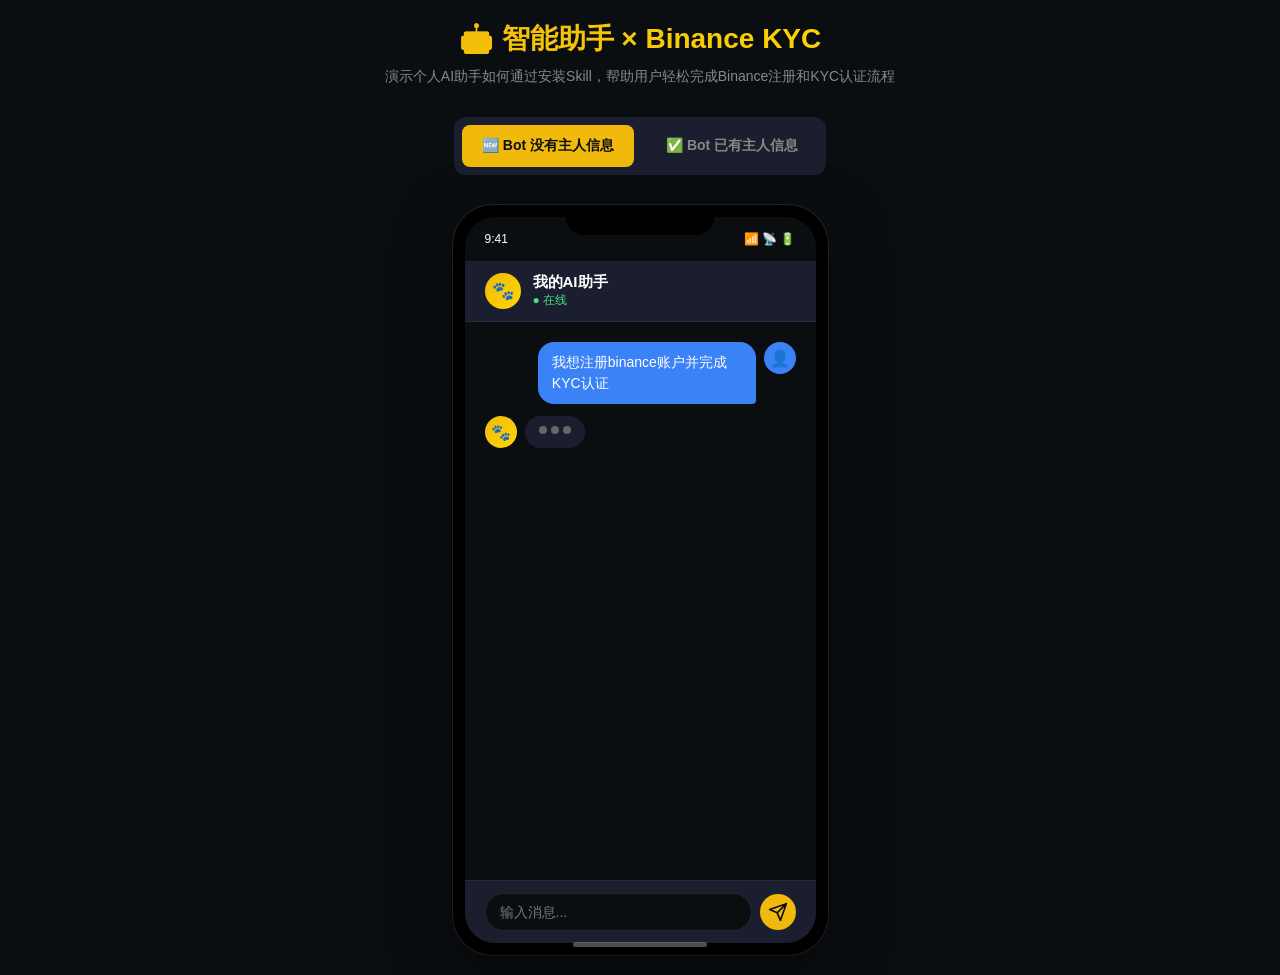
==== static/user-demo.html @ 46cde9d7 "feat: add user-demo page — pure chat interface with phone mockup - Phone mockup with iPhone-style fr" ====
<!DOCTYPE html>
<html lang="zh-CN">
<head>
    <meta charset="UTF-8">
    <meta name="viewport" content="width=device-width, initial-scale=1.0">
    <title>Binance KYC - 智能助手演示</title>
    <style>
        * {
            margin: 0;
            padding: 0;
            box-sizing: border-box;
        }

        body {
            font-family: -apple-system, BlinkMacSystemFont, 'Segoe UI', Roboto, 'Helvetica Neue', Arial, sans-serif;
            background: #0b0e11;
            color: #fff;
            min-height: 100vh;
            display: flex;
            flex-direction: column;
            align-items: center;
            padding: 20px;
            overflow-x: hidden;
        }

        .header {
            text-align: center;
            margin-bottom: 30px;
            max-width: 600px;
        }

        .header h1 {
            font-size: 28px;
            font-weight: 700;
            margin-bottom: 8px;
            background: linear-gradient(135deg, #f0b90b 0%, #ffd700 100%);
            -webkit-background-clip: text;
            -webkit-text-fill-color: transparent;
            background-clip: text;
        }

        .header p {
            font-size: 14px;
            color: #888;
            line-height: 1.5;
        }

        .scenario-toggle {
            display: flex;
            gap: 12px;
            justify-content: center;
            margin-bottom: 30px;
            background: #1a1e2e;
            padding: 8px;
            border-radius: 12px;
            max-width: 500px;
        }

        .scenario-btn {
            flex: 1;
            padding: 12px 20px;
            border: none;
            border-radius: 8px;
            background: transparent;
            color: #888;
            font-size: 14px;
            font-weight: 600;
            cursor: pointer;
            transition: all 0.3s ease;
        }

        .scenario-btn.active {
            background: #f0b90b;
            color: #0b0e11;
        }

        .scenario-btn:hover:not(.active) {
            background: rgba(240, 185, 11, 0.1);
            color: #f0b90b;
        }

        .phone-container {
            width: 375px;
            height: 750px;
            background: #000;
            border-radius: 40px;
            padding: 12px;
            box-shadow: 0 20px 60px rgba(0, 0, 0, 0.5), 0 0 0 1px rgba(255, 255, 255, 0.1);
            position: relative;
            overflow: hidden;
        }

        .phone-notch {
            position: absolute;
            top: 0;
            left: 50%;
            transform: translateX(-50%);
            width: 150px;
            height: 30px;
            background: #000;
            border-radius: 0 0 20px 20px;
            z-index: 10;
        }

        .phone-screen {
            width: 100%;
            height: 100%;
            background: #0b0e11;
            border-radius: 30px;
            overflow: hidden;
            display: flex;
            flex-direction: column;
        }

        .status-bar {
            height: 44px;
            display: flex;
            justify-content: space-between;
            align-items: center;
            padding: 0 20px;
            font-size: 12px;
            color: #fff;
        }

        .chat-header {
            padding: 12px 20px;
            background: #1a1e2e;
            display: flex;
            align-items: center;
            gap: 12px;
            border-bottom: 1px solid rgba(255, 255, 255, 0.05);
        }

        .chat-header-avatar {
            width: 36px;
            height: 36px;
            border-radius: 50%;
            background: linear-gradient(135deg, #f0b90b 0%, #ffd700 100%);
            display: flex;
            align-items: center;
            justify-content: center;
            font-size: 18px;
        }

        .chat-header-info h3 {
            font-size: 15px;
            font-weight: 600;
        }

        .chat-header-info p {
            font-size: 12px;
            color: #4ade80;
        }

        .chat-messages {
            flex: 1;
            overflow-y: auto;
            padding: 20px;
            display: flex;
            flex-direction: column;
            gap: 12px;
        }

        .chat-messages::-webkit-scrollbar {
            width: 4px;
        }

        .chat-messages::-webkit-scrollbar-track {
            background: transparent;
        }

        .chat-messages::-webkit-scrollbar-thumb {
            background: #333;
            border-radius: 2px;
        }

        .message {
            display: flex;
            gap: 8px;
            animation: messageSlideIn 0.3s ease;
        }

        @keyframes messageSlideIn {
            from {
                opacity: 0;
                transform: translateY(10px);
            }
            to {
                opacity: 1;
                transform: translateY(0);
            }
        }

        .message.user {
            flex-direction: row-reverse;
        }

        .message-avatar {
            width: 32px;
            height: 32px;
            border-radius: 50%;
            flex-shrink: 0;
            display: flex;
            align-items: center;
            justify-content: center;
            font-size: 16px;
        }

        .message.bot .message-avatar {
            background: linear-gradient(135deg, #f0b90b 0%, #ffd700 100%);
        }

        .message.user .message-avatar {
            background: #3b82f6;
        }

        .message-content {
            max-width: 70%;
        }

        .message-bubble {
            padding: 10px 14px;
            border-radius: 16px;
            font-size: 14px;
            line-height: 1.5;
        }

        .message.bot .message-bubble {
            background: #1a1e2e;
            border-radius: 16px 16px 16px 4px;
        }

        .message.user .message-bubble {
            background: #3b82f6;
            border-radius: 16px 16px 4px 16px;
        }

        .typing-indicator {
            display: flex;
            gap: 4px;
            padding: 10px 14px;
            background: #1a1e2e;
            border-radius: 16px;
            width: fit-content;
        }

        .typing-dot {
            width: 8px;
            height: 8px;
            border-radius: 50%;
            background: #666;
            animation: typingBounce 1.4s infinite;
        }

        .typing-dot:nth-child(2) {
            animation-delay: 0.2s;
        }

        .typing-dot:nth-child(3) {
            animation-delay: 0.4s;
        }

        @keyframes typingBounce {
            0%, 60%, 100% {
                transform: translateY(0);
            }
            30% {
                transform: translateY(-8px);
            }
        }

        .quick-replies {
            display: flex;
            flex-wrap: wrap;
            gap: 6px;
            margin-top: 8px;
        }

        .quick-reply-btn {
            padding: 8px 14px;
            background: rgba(240, 185, 11, 0.1);
            border: 1px solid #f0b90b;
            border-radius: 20px;
            color: #f0b90b;
            font-size: 13px;
            cursor: pointer;
            transition: all 0.2s ease;
        }

        .quick-reply-btn:hover {
            background: #f0b90b;
            color: #0b0e11;
        }

        .progress-bar {
            width: 100%;
            height: 4px;
            background: rgba(240, 185, 11, 0.2);
            border-radius: 2px;
            overflow: hidden;
            margin-top: 8px;
        }

        .progress-fill {
            height: 100%;
            background: linear-gradient(90deg, #f0b90b 0%, #ffd700 100%);
            animation: progressFill 2.5s ease;
            width: 0%;
        }

        @keyframes progressFill {
            to {
                width: 100%;
            }
        }

        .info-card {
            background: #1a1e2e;
            border: 1px solid rgba(240, 185, 11, 0.3);
            border-radius: 12px;
            padding: 12px;
            margin-top: 8px;
        }

        .info-card-row {
            display: flex;
            justify-content: space-between;
            padding: 6px 0;
            font-size: 13px;
        }

        .info-card-label {
            color: #888;
        }

        .info-card-value {
            color: #fff;
            font-weight: 500;
        }

        .face-recognition {
            display: flex;
            flex-direction: column;
            align-items: center;
            padding: 20px;
            background: #1a1e2e;
            border-radius: 12px;
            margin-top: 8px;
        }

        .face-scan-container {
            position: relative;
            width: 200px;
            height: 240px;
            display: flex;
            align-items: center;
            justify-content: center;
        }

        .scan-frame {
            position: absolute;
            width: 150px;
            height: 200px;
            border: 3px dashed #f0b90b;
            border-radius: 50%;
            animation: rotateScan 3s linear infinite;
        }

        @keyframes rotateScan {
            from {
                transform: rotate(0deg);
            }
            to {
                transform: rotate(360deg);
            }
        }

        .cartoon-face {
            width: 120px;
            height: 120px;
            position: relative;
        }

        .face-circle {
            width: 100%;
            height: 100%;
            background: linear-gradient(135deg, #ffd700 0%, #f0b90b 100%);
            border-radius: 50%;
            position: relative;
        }

        .face-eye {
            position: absolute;
            width: 12px;
            height: 12px;
            background: #0b0e11;
            border-radius: 50%;
            top: 40%;
            animation: blink 3s infinite;
        }

        .face-eye.left {
            left: 30%;
        }

        .face-eye.right {
            right: 30%;
        }

        @keyframes blink {
            0%, 48%, 52%, 100% {
                transform: scaleY(1);
            }
            50% {
                transform: scaleY(0.1);
            }
        }

        .face-smile {
            position: absolute;
            width: 40px;
            height: 20px;
            border: 3px solid #0b0e11;
            border-top: none;
            border-radius: 0 0 40px 40px;
            bottom: 30%;
            left: 50%;
            transform: translateX(-50%);
        }

        .scan-status {
            margin-top: 16px;
            font-size: 14px;
            color: #f0b90b;
            font-weight: 600;
            text-align: center;
        }

        .chat-input-container {
            padding: 12px 20px;
            background: #1a1e2e;
            border-top: 1px solid rgba(255, 255, 255, 0.05);
            display: flex;
            gap: 8px;
            align-items: center;
        }

        .chat-input {
            flex: 1;
            padding: 10px 14px;
            background: #0b0e11;
            border: 1px solid rgba(255, 255, 255, 0.1);
            border-radius: 20px;
            color: #fff;
            font-size: 14px;
            outline: none;
        }

        .chat-input:focus {
            border-color: #f0b90b;
        }

        .send-btn {
            width: 36px;
            height: 36px;
            background: #f0b90b;
            border: none;
            border-radius: 50%;
            display: flex;
            align-items: center;
            justify-content: center;
            cursor: pointer;
            transition: all 0.2s ease;
        }

        .send-btn:hover {
            transform: scale(1.1);
        }

        .home-indicator {
            width: 134px;
            height: 5px;
            background: rgba(255, 255, 255, 0.3);
            border-radius: 3px;
            position: absolute;
            bottom: 8px;
            left: 50%;
            transform: translateX(-50%);
        }

        .complete-badge {
            display: inline-flex;
            align-items: center;
            gap: 6px;
            padding: 8px 14px;
            background: rgba(74, 222, 128, 0.1);
            border: 1px solid #4ade80;
            border-radius: 20px;
            color: #4ade80;
            font-size: 13px;
            font-weight: 600;
            margin-top: 8px;
        }

        @media (max-width: 500px) {
            .phone-container {
                transform: scale(0.9);
            }
            
            .header h1 {
                font-size: 24px;
            }
        }
    </style>
</head>
<body>
    <div class="header">
        <h1>🤖 智能助手 × Binance KYC</h1>
        <p>演示个人AI助手如何通过安装Skill，帮助用户轻松完成Binance注册和KYC认证流程</p>
    </div>

    <div class="scenario-toggle">
        <button class="scenario-btn active" onclick="switchScenario('no-info')" id="btn-no-info">
            🆕 Bot 没有主人信息
        </button>
        <button class="scenario-btn" onclick="switchScenario('has-info')" id="btn-has-info">
            ✅ Bot 已有主人信息
        </button>
    </div>

    <div class="phone-container">
        <div class="phone-notch"></div>
        <div class="phone-screen">
            <div class="status-bar">
                <div>9:41</div>
                <div>📶 📡 🔋</div>
            </div>
            
            <div class="chat-header">
                <div class="chat-header-avatar">🐾</div>
                <div class="chat-header-info">
                    <h3>我的AI助手</h3>
                    <p>● 在线</p>
                </div>
            </div>

            <div class="chat-messages" id="chat-messages">
                <!-- Messages will be inserted here -->
            </div>

            <div class="chat-input-container">
                <input type="text" class="chat-input" placeholder="输入消息..." id="chat-input">
                <button class="send-btn" onclick="sendUserMessage()">
                    <svg width="20" height="20" viewBox="0 0 24 24" fill="none">
                        <path d="M22 2L11 13M22 2L15 22L11 13M22 2L2 9L11 13" stroke="#0b0e11" stroke-width="2" stroke-linecap="round" stroke-linejoin="round"/>
                    </svg>
                </button>
            </div>
        </div>
        <div class="home-indicator"></div>
    </div>

    <script>
        let currentScenario = 'no-info';
        let conversationState = {
            stage: 'initial',
            userData: {}
        };

        const scenarios = {
            'no-info': [
                { type: 'user', text: '我想注册binance账户并完成KYC认证', delay: 500 },
                { type: 'bot', text: '好的！我来帮你完成。让我先安装 Binance skill...', delay: 1000 },
                { type: 'bot', html: createProgressBar(), delay: 2500 },
                { type: 'bot', text: '✅ Binance skill 已安装！现在开始注册和KYC流程。', delay: 500 },
                { type: 'bot', text: '首先，请告诉我您的姓名：', delay: 800, quickReplies: ['张三', '李明', '王芳'] },
                { type: 'user', text: '张三', delay: 1000, callback: () => { conversationState.userData.name = '张三'; } },
                { type: 'bot', text: '好的，张三。请提供您的出生日期（格式：YYYY-MM-DD）：', delay: 800, quickReplies: ['1990-01-15', '1985-06-20', '1995-12-08'] },
                { type: 'user', text: '1990-01-15', delay: 1000, callback: () => { conversationState.userData.dob = '1990-01-15'; } },
                { type: 'bot', text: '请选择您的国籍：', delay: 800, quickReplies: ['中国', '美国', '新加坡'] },
                { type: 'user', text: '中国', delay: 1000, callback: () => { conversationState.userData.nationality = '中国'; } },
                { type: 'bot', text: '请提供您的详细地址：', delay: 800 },
                { type: 'user', text: '北京市朝阳区建国路88号', delay: 1200, callback: () => { conversationState.userData.address = '北京市朝阳区建国路88号'; } },
                { type: 'bot', text: '请选择您要上传的证件类型：', delay: 800, quickReplies: ['身份证', '护照', '驾照'] },
                { type: 'user', text: '身份证', delay: 1000, callback: () => { conversationState.userData.idType = '身份证'; } },
                { type: 'bot', text: '📸 请上传您的身份证正反面照片（模拟上传中...）', delay: 1500 },
                { type: 'bot', text: '✅ 证件照片上传成功！', delay: 500 },
                { type: 'bot', text: '现在需要进行人脸识别验证。请保持面部清晰可见。', delay: 1000 },
                { type: 'bot', html: createFaceRecognition(), delay: 5000 },
                { type: 'bot', html: '<div class="complete-badge"><span>🎉</span><span>KYC 认证完成！</span></div><div style="margin-top: 8px; font-size: 13px; color: #888;">您的Binance账户已成功注册并通过KYC验证，现在可以开始交易了！</div>', delay: 500 }
            ],
            'has-info': [
                { type: 'user', text: '我想注册binance账户并完成KYC认证', delay: 500 },
                { type: 'bot', text: '好的！我来帮你完成。让我先安装 Binance skill...', delay: 1000 },
                { type: 'bot', html: createProgressBar(), delay: 2500 },
                { type: 'bot', text: '✅ Binance skill 已安装！现在开始注册和KYC流程。', delay: 500 },
                { type: 'bot', text: '我已经有你的个人信息了，让我确认一下：', delay: 1000 },
                { type: 'bot', html: createInfoCard(), delay: 500 },
                { type: 'bot', text: '信息是否正确？', delay: 800, quickReplies: ['✅ 确认', '❌ 需要修改'] },
                { type: 'user', text: '✅ 确认', delay: 1000 },
                { type: 'bot', text: '太好了！让我检查一下证件信息...', delay: 1000 },
                { type: 'bot', text: '✅ 已找到您之前上传的身份证件！', delay: 800 },
                { type: 'bot', text: '现在只需要进行人脸识别验证即可完成。请保持面部清晰可见。', delay: 1000 },
                { type: 'bot', html: createFaceRecognition(), delay: 5000 },
                { type: 'bot', html: '<div class="complete-badge"><span>🎉</span><span>KYC 认证完成！</span></div><div style="margin-top: 8px; font-size: 13px; color: #888;">您的Binance账户已成功注册并通过KYC验证，现在可以开始交易了！</div>', delay: 500 }
            ]
        };

        function createProgressBar() {
            return `
                <div style="padding: 8px 0;">
                    <div style="font-size: 13px; color: #888; margin-bottom: 6px;">正在安装 Binance skill...</div>
                    <div class="progress-bar">
                        <div class="progress-fill"></div>
                    </div>
                </div>
            `;
        }

        function createInfoCard() {
            return `
                <div class="info-card">
                    <div class="info-card-row">
                        <span class="info-card-label">姓名</span>
                        <span class="info-card-value">张三</span>
                    </div>
                    <div class="info-card-row">
                        <span class="info-card-label">出生日期</span>
                        <span class="info-card-value">1990-01-15</span>
                    </div>
                    <div class="info-card-row">
                        <span class="info-card-label">国籍</span>
                        <span class="info-card-value">中国</span>
                    </div>
                    <div class="info-card-row">
                        <span class="info-card-label">地址</span>
                        <span class="info-card-value">北京市朝阳区建国路88号</span>
                    </div>
                    <div class="info-card-row">
                        <span class="info-card-label">证件类型</span>
                        <span class="info-card-value">身份证</span>
                    </div>
                </div>
            `;
        }

        function createFaceRecognition() {
            setTimeout(() => {
                const statusEl = document.querySelector('.scan-status');
                if (statusEl) {
                    statusEl.textContent = '正在扫描...';
                    setTimeout(() => {
                        statusEl.textContent = '检测活体...';
                        setTimeout(() => {
                            statusEl.textContent = '✅ 匹配成功';
                            statusEl.style.color = '#4ade80';
                        }, 1500);
                    }, 1500);
                }
            }, 100);

            return `
                <div class="face-recognition">
                    <div class="face-scan-container">
                        <div class="scan-frame"></div>
                        <div class="cartoon-face">
                            <div class="face-circle">
                                <div class="face-eye left"></div>
                                <div class="face-eye right"></div>
                                <div class="face-smile"></div>
                            </div>
                        </div>
                    </div>
                    <div class="scan-status">准备中...</div>
                </div>
            `;
        }

        function addMessage(type, content, quickReplies = null) {
            const messagesContainer = document.getElementById('chat-messages');
            
            const messageDiv = document.createElement('div');
            messageDiv.className = `message ${type}`;
            
            const avatar = document.createElement('div');
            avatar.className = 'message-avatar';
            avatar.textContent = type === 'bot' ? '🐾' : '👤';
            
            const contentDiv = document.createElement('div');
            contentDiv.className = 'message-content';
            
            const bubble = document.createElement('div');
            bubble.className = 'message-bubble';
            
            if (typeof content === 'string' && content.includes('<div')) {
                bubble.innerHTML = content;
            } else {
                bubble.textContent = content;
            }
            
            contentDiv.appendChild(bubble);
            
            if (quickReplies && quickReplies.length > 0) {
                const repliesDiv = document.createElement('div');
                repliesDiv.className = 'quick-replies';
                quickReplies.forEach(reply => {
                    const btn = document.createElement('button');
                    btn.className = 'quick-reply-btn';
                    btn.textContent = reply;
                    btn.onclick = () => {
                        document.getElementById('chat-input').value = reply;
                        sendUserMessage();
                    };
                    repliesDiv.appendChild(btn);
                });
                contentDiv.appendChild(repliesDiv);
            }
            
            messageDiv.appendChild(avatar);
            messageDiv.appendChild(contentDiv);
            messagesContainer.appendChild(messageDiv);
            
            messagesContainer.scrollTop = messagesContainer.scrollHeight;
        }

        function showTypingIndicator() {
            const messagesContainer = document.getElementById('chat-messages');
            const typingDiv = document.createElement('div');
            typingDiv.className = 'message bot';
            typingDiv.id = 'typing-indicator';
            
            const avatar = document.createElement('div');
            avatar.className = 'message-avatar';
            avatar.textContent = '🐾';
            
            const indicator = document.createElement('div');
            indicator.className = 'typing-indicator';
            indicator.innerHTML = '<div class="typing-dot"></div><div class="typing-dot"></div><div class="typing-dot"></div>';
            
            typingDiv.appendChild(avatar);
            typingDiv.appendChild(indicator);
            messagesContainer.appendChild(typingDiv);
            messagesContainer.scrollTop = messagesContainer.scrollHeight;
        }

        function hideTypingIndicator() {
            const indicator = document.getElementById('typing-indicator');
            if (indicator) {
                indicator.remove();
            }
        }

        async function playScenario(scenario) {
            const messages = scenarios[scenario];
            
            for (let i = 0; i < messages.length; i++) {
                const msg = messages[i];
                
                await new Promise(resolve => setTimeout(resolve, msg.delay));
                
                if (msg.type === 'bot') {
                    showTypingIndicator();
                    await new Promise(resolve => setTimeout(resolve, 800));
                    hideTypingIndicator();
                }
                
                const content = msg.html || msg.text;
                addMessage(msg.type, content, msg.quickReplies);
                
                if (msg.callback) {
                    msg.callback();
                }
            }
        }

        function switchScenario(scenario) {
            currentScenario = scenario;
            
            document.getElementById('btn-no-info').classList.toggle('active', scenario === 'no-info');
            document.getElementById('btn-has-info').classList.toggle('active', scenario === 'has-info');
            
            const messagesContainer = document.getElementById('chat-messages');
            messagesContainer.innerHTML = '';
            
            conversationState = { stage: 'initial', userData: {} };
            
            playScenario(scenario);
        }

        function sendUserMessage() {
            const input = document.getElementById('chat-input');
            const text = input.value.trim();
            
            if (!text) return;
            
            addMessage('user', text);
            input.value = '';
        }

        document.getElementById('chat-input').addEventListener('keypress', (e) => {
            if (e.key === 'Enter') {
                sendUserMessage();
            }
        });

        // Auto-start on page load
        window.addEventListener('load', () => {
            playScenario(currentScenario);
        });
    </script>
</body>
</html>
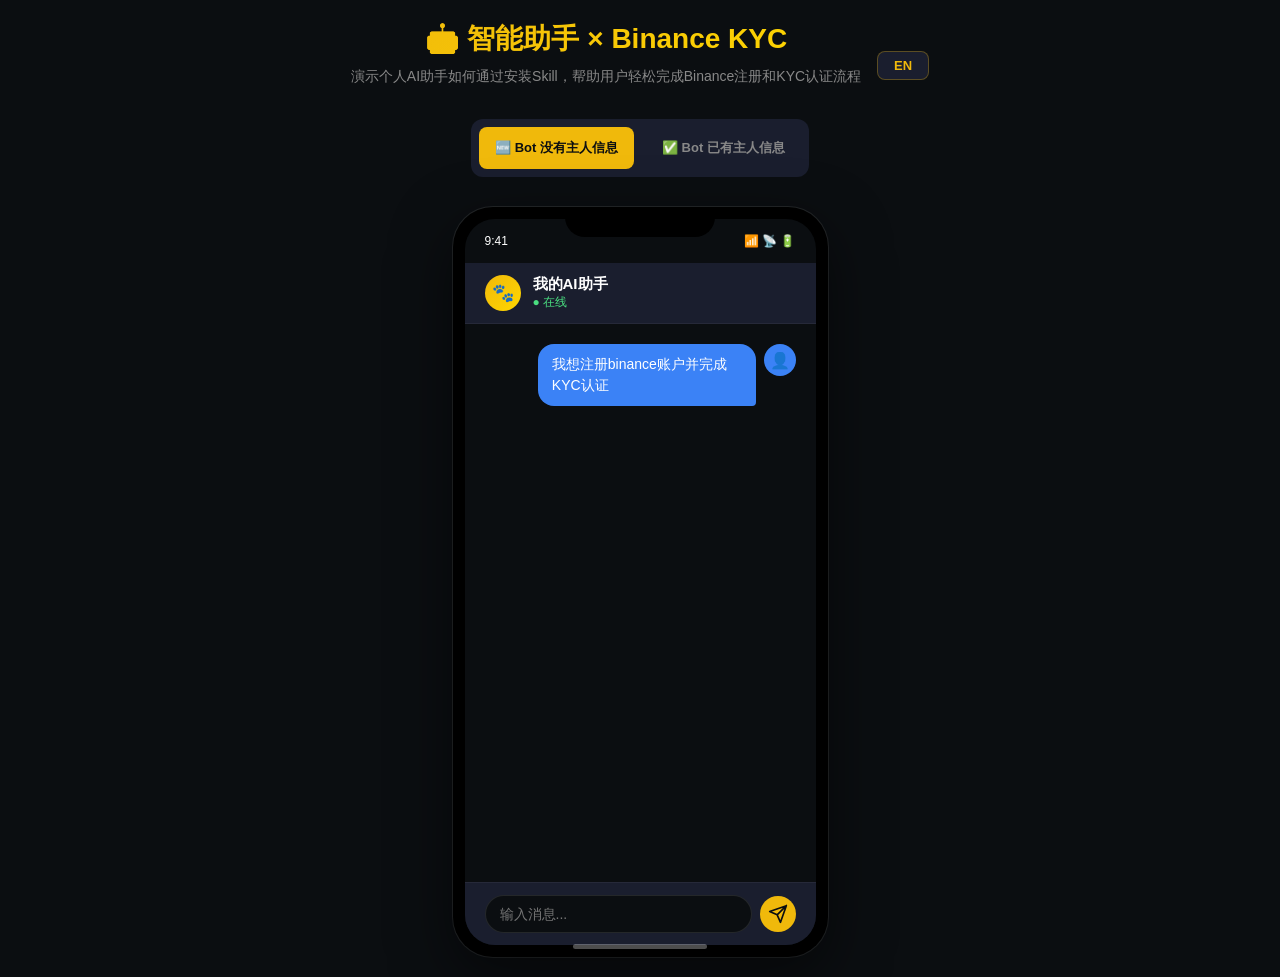
==== commit 803c56e7: "feat: add bilingual support (中文/English) to user-demo - Language toggle button (中文/EN) at top - All " ====
--- a/static/user-demo.html
+++ b/static/user-demo.html
@@ -3,520 +3,182 @@
 <head>
     <meta charset="UTF-8">
     <meta name="viewport" content="width=device-width, initial-scale=1.0">
-    <title>Binance KYC - 智能助手演示</title>
+    <title>Binance KYC - AI Assistant Demo</title>
     <style>
-        * {
-            margin: 0;
-            padding: 0;
-            box-sizing: border-box;
-        }
-
+        * { margin: 0; padding: 0; box-sizing: border-box; }
         body {
             font-family: -apple-system, BlinkMacSystemFont, 'Segoe UI', Roboto, 'Helvetica Neue', Arial, sans-serif;
-            background: #0b0e11;
-            color: #fff;
-            min-height: 100vh;
-            display: flex;
-            flex-direction: column;
-            align-items: center;
-            padding: 20px;
-            overflow-x: hidden;
-        }
-
-        .header {
-            text-align: center;
-            margin-bottom: 30px;
-            max-width: 600px;
-        }
-
+            background: #0b0e11; color: #fff; min-height: 100vh;
+            display: flex; flex-direction: column; align-items: center;
+            padding: 20px; overflow-x: hidden;
+        }
+        .top-bar { display: flex; align-items: center; justify-content: center; gap: 16px; margin-bottom: 8px; width: 100%; max-width: 600px; }
+        .lang-toggle {
+            background: #1a1e2e; border: 1px solid rgba(240,185,11,0.3); border-radius: 8px;
+            padding: 6px 16px; color: #f0b90b; font-size: 13px; font-weight: 600;
+            cursor: pointer; transition: all 0.2s; white-space: nowrap;
+        }
+        .lang-toggle:hover { background: #f0b90b; color: #0b0e11; }
+        .header { text-align: center; margin-bottom: 24px; max-width: 600px; }
         .header h1 {
-            font-size: 28px;
-            font-weight: 700;
-            margin-bottom: 8px;
+            font-size: 28px; font-weight: 700; margin-bottom: 8px;
             background: linear-gradient(135deg, #f0b90b 0%, #ffd700 100%);
-            -webkit-background-clip: text;
-            -webkit-text-fill-color: transparent;
-            background-clip: text;
-        }
-
-        .header p {
-            font-size: 14px;
-            color: #888;
-            line-height: 1.5;
-        }
-
+            -webkit-background-clip: text; -webkit-text-fill-color: transparent; background-clip: text;
+        }
+        .header p { font-size: 14px; color: #888; line-height: 1.5; }
         .scenario-toggle {
-            display: flex;
-            gap: 12px;
-            justify-content: center;
-            margin-bottom: 30px;
-            background: #1a1e2e;
-            padding: 8px;
-            border-radius: 12px;
-            max-width: 500px;
-        }
-
+            display: flex; gap: 12px; justify-content: center; margin-bottom: 30px;
+            background: #1a1e2e; padding: 8px; border-radius: 12px; max-width: 520px;
+        }
         .scenario-btn {
-            flex: 1;
-            padding: 12px 20px;
-            border: none;
-            border-radius: 8px;
-            background: transparent;
-            color: #888;
-            font-size: 14px;
-            font-weight: 600;
-            cursor: pointer;
-            transition: all 0.3s ease;
-        }
-
-        .scenario-btn.active {
-            background: #f0b90b;
-            color: #0b0e11;
-        }
-
-        .scenario-btn:hover:not(.active) {
-            background: rgba(240, 185, 11, 0.1);
-            color: #f0b90b;
-        }
-
+            flex: 1; padding: 12px 16px; border: none; border-radius: 8px;
+            background: transparent; color: #888; font-size: 13px; font-weight: 600;
+            cursor: pointer; transition: all 0.3s ease;
+        }
+        .scenario-btn.active { background: #f0b90b; color: #0b0e11; }
+        .scenario-btn:hover:not(.active) { background: rgba(240,185,11,0.1); color: #f0b90b; }
         .phone-container {
-            width: 375px;
-            height: 750px;
-            background: #000;
-            border-radius: 40px;
-            padding: 12px;
-            box-shadow: 0 20px 60px rgba(0, 0, 0, 0.5), 0 0 0 1px rgba(255, 255, 255, 0.1);
-            position: relative;
-            overflow: hidden;
-        }
-
+            width: 375px; height: 750px; background: #000; border-radius: 40px;
+            padding: 12px; box-shadow: 0 20px 60px rgba(0,0,0,0.5), 0 0 0 1px rgba(255,255,255,0.1);
+            position: relative; overflow: hidden;
+        }
         .phone-notch {
-            position: absolute;
-            top: 0;
-            left: 50%;
-            transform: translateX(-50%);
-            width: 150px;
-            height: 30px;
-            background: #000;
-            border-radius: 0 0 20px 20px;
-            z-index: 10;
-        }
-
+            position: absolute; top: 0; left: 50%; transform: translateX(-50%);
+            width: 150px; height: 30px; background: #000; border-radius: 0 0 20px 20px; z-index: 10;
+        }
         .phone-screen {
-            width: 100%;
-            height: 100%;
-            background: #0b0e11;
-            border-radius: 30px;
-            overflow: hidden;
-            display: flex;
-            flex-direction: column;
-        }
-
+            width: 100%; height: 100%; background: #0b0e11; border-radius: 30px;
+            overflow: hidden; display: flex; flex-direction: column;
+        }
         .status-bar {
-            height: 44px;
-            display: flex;
-            justify-content: space-between;
-            align-items: center;
-            padding: 0 20px;
-            font-size: 12px;
-            color: #fff;
-        }
-
+            height: 44px; display: flex; justify-content: space-between;
+            align-items: center; padding: 0 20px; font-size: 12px; color: #fff;
+        }
         .chat-header {
-            padding: 12px 20px;
-            background: #1a1e2e;
-            display: flex;
-            align-items: center;
-            gap: 12px;
-            border-bottom: 1px solid rgba(255, 255, 255, 0.05);
-        }
-
+            padding: 12px 20px; background: #1a1e2e; display: flex;
+            align-items: center; gap: 12px; border-bottom: 1px solid rgba(255,255,255,0.05);
+        }
         .chat-header-avatar {
-            width: 36px;
-            height: 36px;
-            border-radius: 50%;
+            width: 36px; height: 36px; border-radius: 50%;
             background: linear-gradient(135deg, #f0b90b 0%, #ffd700 100%);
-            display: flex;
-            align-items: center;
-            justify-content: center;
-            font-size: 18px;
-        }
-
-        .chat-header-info h3 {
-            font-size: 15px;
-            font-weight: 600;
-        }
-
-        .chat-header-info p {
-            font-size: 12px;
-            color: #4ade80;
-        }
-
+            display: flex; align-items: center; justify-content: center; font-size: 18px;
+        }
+        .chat-header-info h3 { font-size: 15px; font-weight: 600; }
+        .chat-header-info p { font-size: 12px; color: #4ade80; }
         .chat-messages {
-            flex: 1;
-            overflow-y: auto;
-            padding: 20px;
-            display: flex;
-            flex-direction: column;
-            gap: 12px;
-        }
-
-        .chat-messages::-webkit-scrollbar {
-            width: 4px;
-        }
-
-        .chat-messages::-webkit-scrollbar-track {
-            background: transparent;
-        }
-
-        .chat-messages::-webkit-scrollbar-thumb {
-            background: #333;
-            border-radius: 2px;
-        }
-
-        .message {
-            display: flex;
-            gap: 8px;
-            animation: messageSlideIn 0.3s ease;
-        }
-
-        @keyframes messageSlideIn {
-            from {
-                opacity: 0;
-                transform: translateY(10px);
-            }
-            to {
-                opacity: 1;
-                transform: translateY(0);
-            }
-        }
-
-        .message.user {
-            flex-direction: row-reverse;
-        }
-
+            flex: 1; overflow-y: auto; padding: 20px;
+            display: flex; flex-direction: column; gap: 12px;
+        }
+        .chat-messages::-webkit-scrollbar { width: 4px; }
+        .chat-messages::-webkit-scrollbar-thumb { background: #333; border-radius: 2px; }
+        .message { display: flex; gap: 8px; animation: msgIn 0.3s ease; }
+        @keyframes msgIn { from { opacity:0; transform:translateY(10px); } to { opacity:1; transform:translateY(0); } }
+        .message.user { flex-direction: row-reverse; }
         .message-avatar {
-            width: 32px;
-            height: 32px;
-            border-radius: 50%;
-            flex-shrink: 0;
-            display: flex;
-            align-items: center;
-            justify-content: center;
-            font-size: 16px;
-        }
-
-        .message.bot .message-avatar {
-            background: linear-gradient(135deg, #f0b90b 0%, #ffd700 100%);
-        }
-
-        .message.user .message-avatar {
-            background: #3b82f6;
-        }
-
-        .message-content {
-            max-width: 70%;
-        }
-
-        .message-bubble {
-            padding: 10px 14px;
-            border-radius: 16px;
-            font-size: 14px;
-            line-height: 1.5;
-        }
-
-        .message.bot .message-bubble {
-            background: #1a1e2e;
-            border-radius: 16px 16px 16px 4px;
-        }
-
-        .message.user .message-bubble {
-            background: #3b82f6;
-            border-radius: 16px 16px 4px 16px;
-        }
-
+            width: 32px; height: 32px; border-radius: 50%; flex-shrink: 0;
+            display: flex; align-items: center; justify-content: center; font-size: 16px;
+        }
+        .message.bot .message-avatar { background: linear-gradient(135deg, #f0b90b 0%, #ffd700 100%); }
+        .message.user .message-avatar { background: #3b82f6; }
+        .message-content { max-width: 70%; }
+        .message-bubble { padding: 10px 14px; border-radius: 16px; font-size: 14px; line-height: 1.5; }
+        .message.bot .message-bubble { background: #1a1e2e; border-radius: 16px 16px 16px 4px; }
+        .message.user .message-bubble { background: #3b82f6; border-radius: 16px 16px 4px 16px; }
         .typing-indicator {
-            display: flex;
-            gap: 4px;
-            padding: 10px 14px;
-            background: #1a1e2e;
-            border-radius: 16px;
-            width: fit-content;
-        }
-
+            display: flex; gap: 4px; padding: 10px 14px;
+            background: #1a1e2e; border-radius: 16px; width: fit-content;
+        }
         .typing-dot {
-            width: 8px;
-            height: 8px;
-            border-radius: 50%;
-            background: #666;
-            animation: typingBounce 1.4s infinite;
-        }
-
-        .typing-dot:nth-child(2) {
-            animation-delay: 0.2s;
-        }
-
-        .typing-dot:nth-child(3) {
-            animation-delay: 0.4s;
-        }
-
-        @keyframes typingBounce {
-            0%, 60%, 100% {
-                transform: translateY(0);
-            }
-            30% {
-                transform: translateY(-8px);
-            }
-        }
-
-        .quick-replies {
-            display: flex;
-            flex-wrap: wrap;
-            gap: 6px;
-            margin-top: 8px;
-        }
-
+            width: 8px; height: 8px; border-radius: 50%;
+            background: #666; animation: bounce 1.4s infinite;
+        }
+        .typing-dot:nth-child(2) { animation-delay: 0.2s; }
+        .typing-dot:nth-child(3) { animation-delay: 0.4s; }
+        @keyframes bounce { 0%,60%,100% { transform:translateY(0); } 30% { transform:translateY(-8px); } }
+        .quick-replies { display: flex; flex-wrap: wrap; gap: 6px; margin-top: 8px; }
         .quick-reply-btn {
-            padding: 8px 14px;
-            background: rgba(240, 185, 11, 0.1);
-            border: 1px solid #f0b90b;
-            border-radius: 20px;
-            color: #f0b90b;
-            font-size: 13px;
-            cursor: pointer;
-            transition: all 0.2s ease;
-        }
-
-        .quick-reply-btn:hover {
-            background: #f0b90b;
-            color: #0b0e11;
-        }
-
-        .progress-bar {
-            width: 100%;
-            height: 4px;
-            background: rgba(240, 185, 11, 0.2);
-            border-radius: 2px;
-            overflow: hidden;
-            margin-top: 8px;
-        }
-
-        .progress-fill {
-            height: 100%;
-            background: linear-gradient(90deg, #f0b90b 0%, #ffd700 100%);
-            animation: progressFill 2.5s ease;
-            width: 0%;
-        }
-
-        @keyframes progressFill {
-            to {
-                width: 100%;
-            }
-        }
-
+            padding: 8px 14px; background: rgba(240,185,11,0.1); border: 1px solid #f0b90b;
+            border-radius: 20px; color: #f0b90b; font-size: 13px; cursor: pointer; transition: all 0.2s;
+        }
+        .quick-reply-btn:hover { background: #f0b90b; color: #0b0e11; }
+        .progress-bar { width:100%; height:4px; background:rgba(240,185,11,0.2); border-radius:2px; overflow:hidden; margin-top:8px; }
+        .progress-fill { height:100%; background:linear-gradient(90deg,#f0b90b,#ffd700); animation:pFill 2.5s ease forwards; width:0; }
+        @keyframes pFill { to { width:100%; } }
         .info-card {
-            background: #1a1e2e;
-            border: 1px solid rgba(240, 185, 11, 0.3);
-            border-radius: 12px;
-            padding: 12px;
-            margin-top: 8px;
-        }
-
-        .info-card-row {
-            display: flex;
-            justify-content: space-between;
-            padding: 6px 0;
-            font-size: 13px;
-        }
-
-        .info-card-label {
-            color: #888;
-        }
-
-        .info-card-value {
-            color: #fff;
-            font-weight: 500;
-        }
-
+            background: #1a1e2e; border: 1px solid rgba(240,185,11,0.3);
+            border-radius: 12px; padding: 12px; margin-top: 8px;
+        }
+        .info-card-row { display:flex; justify-content:space-between; padding:6px 0; font-size:13px; }
+        .info-card-label { color: #888; }
+        .info-card-value { color: #fff; font-weight: 500; }
         .face-recognition {
-            display: flex;
-            flex-direction: column;
-            align-items: center;
-            padding: 20px;
-            background: #1a1e2e;
-            border-radius: 12px;
-            margin-top: 8px;
-        }
-
+            display:flex; flex-direction:column; align-items:center;
+            padding:20px; background:#1a1e2e; border-radius:12px; margin-top:8px;
+        }
         .face-scan-container {
-            position: relative;
-            width: 200px;
-            height: 240px;
-            display: flex;
-            align-items: center;
-            justify-content: center;
-        }
-
+            position:relative; width:200px; height:240px;
+            display:flex; align-items:center; justify-content:center;
+        }
         .scan-frame {
-            position: absolute;
-            width: 150px;
-            height: 200px;
-            border: 3px dashed #f0b90b;
-            border-radius: 50%;
-            animation: rotateScan 3s linear infinite;
-        }
-
-        @keyframes rotateScan {
-            from {
-                transform: rotate(0deg);
-            }
-            to {
-                transform: rotate(360deg);
-            }
-        }
-
-        .cartoon-face {
-            width: 120px;
-            height: 120px;
-            position: relative;
-        }
-
+            position:absolute; width:150px; height:200px;
+            border:3px dashed #f0b90b; border-radius:50%; animation:rotateScan 3s linear infinite;
+        }
+        @keyframes rotateScan { from{transform:rotate(0deg);} to{transform:rotate(360deg);} }
+        .cartoon-face { width:120px; height:120px; position:relative; }
         .face-circle {
-            width: 100%;
-            height: 100%;
-            background: linear-gradient(135deg, #ffd700 0%, #f0b90b 100%);
-            border-radius: 50%;
-            position: relative;
-        }
-
+            width:100%; height:100%;
+            background:linear-gradient(135deg,#ffd700,#f0b90b); border-radius:50%; position:relative;
+        }
         .face-eye {
-            position: absolute;
-            width: 12px;
-            height: 12px;
-            background: #0b0e11;
-            border-radius: 50%;
-            top: 40%;
-            animation: blink 3s infinite;
-        }
-
-        .face-eye.left {
-            left: 30%;
-        }
-
-        .face-eye.right {
-            right: 30%;
-        }
-
-        @keyframes blink {
-            0%, 48%, 52%, 100% {
-                transform: scaleY(1);
-            }
-            50% {
-                transform: scaleY(0.1);
-            }
-        }
-
+            position:absolute; width:12px; height:12px; background:#0b0e11;
+            border-radius:50%; top:40%; animation:blink 3s infinite;
+        }
+        .face-eye.left { left:30%; }
+        .face-eye.right { right:30%; }
+        @keyframes blink { 0%,48%,52%,100%{transform:scaleY(1);} 50%{transform:scaleY(0.1);} }
         .face-smile {
-            position: absolute;
-            width: 40px;
-            height: 20px;
-            border: 3px solid #0b0e11;
-            border-top: none;
-            border-radius: 0 0 40px 40px;
-            bottom: 30%;
-            left: 50%;
-            transform: translateX(-50%);
-        }
-
-        .scan-status {
-            margin-top: 16px;
-            font-size: 14px;
-            color: #f0b90b;
-            font-weight: 600;
-            text-align: center;
-        }
-
+            position:absolute; width:40px; height:20px; border:3px solid #0b0e11;
+            border-top:none; border-radius:0 0 40px 40px; bottom:30%; left:50%; transform:translateX(-50%);
+        }
+        .scan-status { margin-top:16px; font-size:14px; color:#f0b90b; font-weight:600; text-align:center; }
         .chat-input-container {
-            padding: 12px 20px;
-            background: #1a1e2e;
-            border-top: 1px solid rgba(255, 255, 255, 0.05);
-            display: flex;
-            gap: 8px;
-            align-items: center;
-        }
-
+            padding:12px 20px; background:#1a1e2e;
+            border-top:1px solid rgba(255,255,255,0.05); display:flex; gap:8px; align-items:center;
+        }
         .chat-input {
-            flex: 1;
-            padding: 10px 14px;
-            background: #0b0e11;
-            border: 1px solid rgba(255, 255, 255, 0.1);
-            border-radius: 20px;
-            color: #fff;
-            font-size: 14px;
-            outline: none;
-        }
-
-        .chat-input:focus {
-            border-color: #f0b90b;
-        }
-
+            flex:1; padding:10px 14px; background:#0b0e11;
+            border:1px solid rgba(255,255,255,0.1); border-radius:20px;
+            color:#fff; font-size:14px; outline:none;
+        }
+        .chat-input:focus { border-color:#f0b90b; }
         .send-btn {
-            width: 36px;
-            height: 36px;
-            background: #f0b90b;
-            border: none;
-            border-radius: 50%;
-            display: flex;
-            align-items: center;
-            justify-content: center;
-            cursor: pointer;
-            transition: all 0.2s ease;
-        }
-
-        .send-btn:hover {
-            transform: scale(1.1);
-        }
-
+            width:36px; height:36px; background:#f0b90b; border:none; border-radius:50%;
+            display:flex; align-items:center; justify-content:center; cursor:pointer; transition:all 0.2s;
+        }
+        .send-btn:hover { transform:scale(1.1); }
         .home-indicator {
-            width: 134px;
-            height: 5px;
-            background: rgba(255, 255, 255, 0.3);
-            border-radius: 3px;
-            position: absolute;
-            bottom: 8px;
-            left: 50%;
-            transform: translateX(-50%);
-        }
-
+            width:134px; height:5px; background:rgba(255,255,255,0.3); border-radius:3px;
+            position:absolute; bottom:8px; left:50%; transform:translateX(-50%);
+        }
         .complete-badge {
-            display: inline-flex;
-            align-items: center;
-            gap: 6px;
-            padding: 8px 14px;
-            background: rgba(74, 222, 128, 0.1);
-            border: 1px solid #4ade80;
-            border-radius: 20px;
-            color: #4ade80;
-            font-size: 13px;
-            font-weight: 600;
-            margin-top: 8px;
-        }
-
-        @media (max-width: 500px) {
-            .phone-container {
-                transform: scale(0.9);
-            }
-            
-            .header h1 {
-                font-size: 24px;
-            }
+            display:inline-flex; align-items:center; gap:6px; padding:8px 14px;
+            background:rgba(74,222,128,0.1); border:1px solid #4ade80;
+            border-radius:20px; color:#4ade80; font-size:13px; font-weight:600; margin-top:8px;
+        }
+        @media (max-width:500px) {
+            .phone-container { transform:scale(0.85); transform-origin:top center; }
+            .header h1 { font-size:22px; }
+            .scenario-toggle { flex-direction:column; gap:8px; }
         }
     </style>
 </head>
 <body>
-    <div class="header">
-        <h1>🤖 智能助手 × Binance KYC</h1>
-        <p>演示个人AI助手如何通过安装Skill，帮助用户轻松完成Binance注册和KYC认证流程</p>
+    <div class="top-bar">
+        <div class="header">
+            <h1 id="page-title">🤖 智能助手 × Binance KYC</h1>
+            <p id="page-subtitle">演示个人AI助手如何通过安装Skill，帮助用户轻松完成Binance注册和KYC认证流程</p>
+        </div>
+        <button class="lang-toggle" id="lang-btn" onclick="toggleLang()">EN</button>
     </div>
 
     <div class="scenario-toggle">
@@ -531,25 +193,17 @@
     <div class="phone-container">
         <div class="phone-notch"></div>
         <div class="phone-screen">
-            <div class="status-bar">
-                <div>9:41</div>
-                <div>📶 📡 🔋</div>
-            </div>
-            
+            <div class="status-bar"><div>9:41</div><div>📶 📡 🔋</div></div>
             <div class="chat-header">
                 <div class="chat-header-avatar">🐾</div>
                 <div class="chat-header-info">
-                    <h3>我的AI助手</h3>
-                    <p>● 在线</p>
+                    <h3 id="chat-title">我的AI助手</h3>
+                    <p id="chat-status">● 在线</p>
                 </div>
             </div>
-
-            <div class="chat-messages" id="chat-messages">
-                <!-- Messages will be inserted here -->
-            </div>
-
+            <div class="chat-messages" id="chat-messages"></div>
             <div class="chat-input-container">
-                <input type="text" class="chat-input" placeholder="输入消息..." id="chat-input">
+                <input type="text" class="chat-input" id="chat-input">
                 <button class="send-btn" onclick="sendUserMessage()">
                     <svg width="20" height="20" viewBox="0 0 24 24" fill="none">
                         <path d="M22 2L11 13M22 2L15 22L11 13M22 2L2 9L11 13" stroke="#0b0e11" stroke-width="2" stroke-linecap="round" stroke-linejoin="round"/>
@@ -561,252 +215,218 @@
     </div>
 
     <script>
-        let currentScenario = 'no-info';
-        let conversationState = {
-            stage: 'initial',
-            userData: {}
-        };
-
-        const scenarios = {
+    let lang = 'zh';
+    let currentScenario = 'no-info';
+    let playingAbort = false;
+
+    const i18n = {
+        title: { zh: '🤖 智能助手 × Binance KYC', en: '🤖 AI Assistant × Binance KYC' },
+        subtitle: {
+            zh: '演示个人AI助手如何通过安装Skill，帮助用户轻松完成Binance注册和KYC认证流程',
+            en: 'Demo: How a personal AI assistant installs a Skill to seamlessly complete Binance registration and KYC verification'
+        },
+        btnNoInfo: { zh: '🆕 Bot 没有主人信息', en: '🆕 No Owner Info' },
+        btnHasInfo: { zh: '✅ Bot 已有主人信息', en: '✅ Has Owner Info' },
+        chatTitle: { zh: '我的AI助手', en: 'My AI Assistant' },
+        chatStatus: { zh: '● 在线', en: '● Online' },
+        placeholder: { zh: '输入消息...', en: 'Type a message...' },
+        installing: { zh: '正在安装 Binance skill...', en: 'Installing Binance skill...' },
+        scanPrepare: { zh: '准备中...', en: 'Preparing...' },
+        scanScanning: { zh: '正在扫描...', en: 'Scanning...' },
+        scanLiveness: { zh: '检测活体...', en: 'Detecting liveness...' },
+        scanSuccess: { zh: '✅ 匹配成功', en: '✅ Match successful' },
+        completeBadge: { zh: '🎉 KYC 认证完成！', en: '🎉 KYC Verification Complete!' },
+        completeMsg: {
+            zh: '您的Binance账户已成功注册并通过KYC验证，现在可以开始交易了！',
+            en: 'Your Binance account has been successfully registered and KYC verified. You can start trading now!'
+        },
+    };
+
+    function T(key) { return i18n[key] ? (i18n[key][lang] || i18n[key]['zh']) : key; }
+
+    function getScenarios() {
+        const zh = lang === 'zh';
+        return {
             'no-info': [
-                { type: 'user', text: '我想注册binance账户并完成KYC认证', delay: 500 },
-                { type: 'bot', text: '好的！我来帮你完成。让我先安装 Binance skill...', delay: 1000 },
-                { type: 'bot', html: createProgressBar(), delay: 2500 },
-                { type: 'bot', text: '✅ Binance skill 已安装！现在开始注册和KYC流程。', delay: 500 },
-                { type: 'bot', text: '首先，请告诉我您的姓名：', delay: 800, quickReplies: ['张三', '李明', '王芳'] },
-                { type: 'user', text: '张三', delay: 1000, callback: () => { conversationState.userData.name = '张三'; } },
-                { type: 'bot', text: '好的，张三。请提供您的出生日期（格式：YYYY-MM-DD）：', delay: 800, quickReplies: ['1990-01-15', '1985-06-20', '1995-12-08'] },
-                { type: 'user', text: '1990-01-15', delay: 1000, callback: () => { conversationState.userData.dob = '1990-01-15'; } },
-                { type: 'bot', text: '请选择您的国籍：', delay: 800, quickReplies: ['中国', '美国', '新加坡'] },
-                { type: 'user', text: '中国', delay: 1000, callback: () => { conversationState.userData.nationality = '中国'; } },
-                { type: 'bot', text: '请提供您的详细地址：', delay: 800 },
-                { type: 'user', text: '北京市朝阳区建国路88号', delay: 1200, callback: () => { conversationState.userData.address = '北京市朝阳区建国路88号'; } },
-                { type: 'bot', text: '请选择您要上传的证件类型：', delay: 800, quickReplies: ['身份证', '护照', '驾照'] },
-                { type: 'user', text: '身份证', delay: 1000, callback: () => { conversationState.userData.idType = '身份证'; } },
-                { type: 'bot', text: '📸 请上传您的身份证正反面照片（模拟上传中...）', delay: 1500 },
-                { type: 'bot', text: '✅ 证件照片上传成功！', delay: 500 },
-                { type: 'bot', text: '现在需要进行人脸识别验证。请保持面部清晰可见。', delay: 1000 },
-                { type: 'bot', html: createFaceRecognition(), delay: 5000 },
-                { type: 'bot', html: '<div class="complete-badge"><span>🎉</span><span>KYC 认证完成！</span></div><div style="margin-top: 8px; font-size: 13px; color: #888;">您的Binance账户已成功注册并通过KYC验证，现在可以开始交易了！</div>', delay: 500 }
+                { type:'user', text: zh ? '我想注册binance账户并完成KYC认证' : 'I want to register a Binance account and complete KYC verification', delay:500 },
+                { type:'bot', text: zh ? '好的！我来帮你完成。让我先安装 Binance skill...' : 'Sure! Let me help you with that. Let me install the Binance skill first...', delay:1000 },
+                { type:'bot', html:'progress', delay:2500 },
+                { type:'bot', text: zh ? '✅ Binance skill 已安装！现在开始注册和KYC流程。' : '✅ Binance skill installed! Let\'s start the registration and KYC process.', delay:500 },
+                { type:'bot', text: zh ? '首先，请告诉我您的姓名：' : 'First, please tell me your full name:', delay:800,
+                  quickReplies: zh ? ['张三','李明','王芳'] : ['John Smith','David Lee','Sarah Wang'] },
+                { type:'user', text: zh ? '张三' : 'John Smith', delay:1000 },
+                { type:'bot', text: zh ? '好的，张三。请提供您的出生日期（格式：YYYY-MM-DD）：' : 'Got it, John Smith. Please provide your date of birth (YYYY-MM-DD):', delay:800,
+                  quickReplies: ['1990-01-15','1985-06-20','1995-12-08'] },
+                { type:'user', text:'1990-01-15', delay:1000 },
+                { type:'bot', text: zh ? '请选择您的国籍：' : 'Please select your nationality:', delay:800,
+                  quickReplies: zh ? ['中国','美国','新加坡'] : ['United States','United Kingdom','Singapore'] },
+                { type:'user', text: zh ? '中国' : 'United States', delay:1000 },
+                { type:'bot', text: zh ? '请提供您的详细地址：' : 'Please provide your full address:', delay:800 },
+                { type:'user', text: zh ? '北京市朝阳区建国路88号' : '123 Main St, New York, NY 10001, USA', delay:1200 },
+                { type:'bot', text: zh ? '请选择您要上传的证件类型：' : 'Please select the type of ID document:', delay:800,
+                  quickReplies: zh ? ['身份证','护照','驾照'] : ['Passport','National ID','Driver\'s License'] },
+                { type:'user', text: zh ? '身份证' : 'Passport', delay:1000 },
+                { type:'bot', text: zh ? '📸 请上传您的身份证正反面照片（模拟上传中...）' : '📸 Please upload photos of your document (simulating upload...)', delay:1500 },
+                { type:'bot', text: zh ? '✅ 证件照片上传成功！' : '✅ Document photos uploaded successfully!', delay:500 },
+                { type:'bot', text: zh ? '现在需要进行人脸识别验证。请保持面部清晰可见。' : 'Now we need facial recognition verification. Please keep your face clearly visible.', delay:1000 },
+                { type:'bot', html:'face', delay:5000 },
+                { type:'bot', html:'complete', delay:500 },
             ],
             'has-info': [
-                { type: 'user', text: '我想注册binance账户并完成KYC认证', delay: 500 },
-                { type: 'bot', text: '好的！我来帮你完成。让我先安装 Binance skill...', delay: 1000 },
-                { type: 'bot', html: createProgressBar(), delay: 2500 },
-                { type: 'bot', text: '✅ Binance skill 已安装！现在开始注册和KYC流程。', delay: 500 },
-                { type: 'bot', text: '我已经有你的个人信息了，让我确认一下：', delay: 1000 },
-                { type: 'bot', html: createInfoCard(), delay: 500 },
-                { type: 'bot', text: '信息是否正确？', delay: 800, quickReplies: ['✅ 确认', '❌ 需要修改'] },
-                { type: 'user', text: '✅ 确认', delay: 1000 },
-                { type: 'bot', text: '太好了！让我检查一下证件信息...', delay: 1000 },
-                { type: 'bot', text: '✅ 已找到您之前上传的身份证件！', delay: 800 },
-                { type: 'bot', text: '现在只需要进行人脸识别验证即可完成。请保持面部清晰可见。', delay: 1000 },
-                { type: 'bot', html: createFaceRecognition(), delay: 5000 },
-                { type: 'bot', html: '<div class="complete-badge"><span>🎉</span><span>KYC 认证完成！</span></div><div style="margin-top: 8px; font-size: 13px; color: #888;">您的Binance账户已成功注册并通过KYC验证，现在可以开始交易了！</div>', delay: 500 }
+                { type:'user', text: zh ? '我想注册binance账户并完成KYC认证' : 'I want to register a Binance account and complete KYC verification', delay:500 },
+                { type:'bot', text: zh ? '好的！我来帮你完成。让我先安装 Binance skill...' : 'Sure! Let me help you with that. Let me install the Binance skill first...', delay:1000 },
+                { type:'bot', html:'progress', delay:2500 },
+                { type:'bot', text: zh ? '✅ Binance skill 已安装！现在开始注册和KYC流程。' : '✅ Binance skill installed! Let\'s start the registration and KYC process.', delay:500 },
+                { type:'bot', text: zh ? '我已经有你的个人信息了，让我确认一下：' : 'I already have your personal information. Let me confirm:', delay:1000 },
+                { type:'bot', html:'infocard', delay:500 },
+                { type:'bot', text: zh ? '信息是否正确？' : 'Is this information correct?', delay:800,
+                  quickReplies: zh ? ['✅ 确认','❌ 需要修改'] : ['✅ Confirm','❌ Need to modify'] },
+                { type:'user', text: zh ? '✅ 确认' : '✅ Confirm', delay:1000 },
+                { type:'bot', text: zh ? '太好了！让我检查一下证件信息...' : 'Great! Let me check your document information...', delay:1000 },
+                { type:'bot', text: zh ? '✅ 已找到您之前上传的身份证件！' : '✅ Found your previously uploaded ID document!', delay:800 },
+                { type:'bot', text: zh ? '现在只需要进行人脸识别验证即可完成。请保持面部清晰可见。' : 'Now we just need facial recognition to complete. Please keep your face clearly visible.', delay:1000 },
+                { type:'bot', html:'face', delay:5000 },
+                { type:'bot', html:'complete', delay:500 },
             ]
         };
-
-        function createProgressBar() {
-            return `
-                <div style="padding: 8px 0;">
-                    <div style="font-size: 13px; color: #888; margin-bottom: 6px;">正在安装 Binance skill...</div>
-                    <div class="progress-bar">
-                        <div class="progress-fill"></div>
-                    </div>
-                </div>
-            `;
-        }
-
-        function createInfoCard() {
-            return `
-                <div class="info-card">
-                    <div class="info-card-row">
-                        <span class="info-card-label">姓名</span>
-                        <span class="info-card-value">张三</span>
-                    </div>
-                    <div class="info-card-row">
-                        <span class="info-card-label">出生日期</span>
-                        <span class="info-card-value">1990-01-15</span>
-                    </div>
-                    <div class="info-card-row">
-                        <span class="info-card-label">国籍</span>
-                        <span class="info-card-value">中国</span>
-                    </div>
-                    <div class="info-card-row">
-                        <span class="info-card-label">地址</span>
-                        <span class="info-card-value">北京市朝阳区建国路88号</span>
-                    </div>
-                    <div class="info-card-row">
-                        <span class="info-card-label">证件类型</span>
-                        <span class="info-card-value">身份证</span>
-                    </div>
-                </div>
-            `;
-        }
-
-        function createFaceRecognition() {
+    }
+
+    function makeProgressHTML() {
+        return '<div style="padding:8px 0;"><div style="font-size:13px;color:#888;margin-bottom:6px;">'+T('installing')+'</div><div class="progress-bar"><div class="progress-fill"></div></div></div>';
+    }
+
+    function makeInfoCardHTML() {
+        const zh = lang === 'zh';
+        const rows = zh
+            ? [['姓名','张三'],['出生日期','1990-01-15'],['国籍','中国'],['地址','北京市朝阳区建国路88号'],['证件类型','身份证']]
+            : [['Name','John Smith'],['Date of Birth','1990-01-15'],['Nationality','United States'],['Address','123 Main St, New York, NY 10001'],['Document','Passport']];
+        return '<div class="info-card">' + rows.map(r =>
+            '<div class="info-card-row"><span class="info-card-label">'+r[0]+'</span><span class="info-card-value">'+r[1]+'</span></div>'
+        ).join('') + '</div>';
+    }
+
+    function makeFaceHTML() {
+        return '<div class="face-recognition"><div class="face-scan-container"><div class="scan-frame"></div><div class="cartoon-face"><div class="face-circle"><div class="face-eye left"></div><div class="face-eye right"></div><div class="face-smile"></div></div></div></div><div class="scan-status">'+T('scanPrepare')+'</div></div>';
+    }
+
+    function startFaceScan() {
+        setTimeout(() => {
+            const el = document.querySelector('.scan-status');
+            if (!el) return;
+            el.textContent = T('scanScanning');
             setTimeout(() => {
-                const statusEl = document.querySelector('.scan-status');
-                if (statusEl) {
-                    statusEl.textContent = '正在扫描...';
-                    setTimeout(() => {
-                        statusEl.textContent = '检测活体...';
-                        setTimeout(() => {
-                            statusEl.textContent = '✅ 匹配成功';
-                            statusEl.style.color = '#4ade80';
-                        }, 1500);
-                    }, 1500);
-                }
-            }, 100);
-
-            return `
-                <div class="face-recognition">
-                    <div class="face-scan-container">
-                        <div class="scan-frame"></div>
-                        <div class="cartoon-face">
-                            <div class="face-circle">
-                                <div class="face-eye left"></div>
-                                <div class="face-eye right"></div>
-                                <div class="face-smile"></div>
-                            </div>
-                        </div>
-                    </div>
-                    <div class="scan-status">准备中...</div>
-                </div>
-            `;
-        }
-
-        function addMessage(type, content, quickReplies = null) {
-            const messagesContainer = document.getElementById('chat-messages');
-            
-            const messageDiv = document.createElement('div');
-            messageDiv.className = `message ${type}`;
-            
-            const avatar = document.createElement('div');
-            avatar.className = 'message-avatar';
-            avatar.textContent = type === 'bot' ? '🐾' : '👤';
-            
-            const contentDiv = document.createElement('div');
-            contentDiv.className = 'message-content';
-            
-            const bubble = document.createElement('div');
-            bubble.className = 'message-bubble';
-            
-            if (typeof content === 'string' && content.includes('<div')) {
-                bubble.innerHTML = content;
-            } else {
-                bubble.textContent = content;
-            }
-            
-            contentDiv.appendChild(bubble);
-            
-            if (quickReplies && quickReplies.length > 0) {
-                const repliesDiv = document.createElement('div');
-                repliesDiv.className = 'quick-replies';
-                quickReplies.forEach(reply => {
-                    const btn = document.createElement('button');
-                    btn.className = 'quick-reply-btn';
-                    btn.textContent = reply;
-                    btn.onclick = () => {
-                        document.getElementById('chat-input').value = reply;
-                        sendUserMessage();
-                    };
-                    repliesDiv.appendChild(btn);
-                });
-                contentDiv.appendChild(repliesDiv);
-            }
-            
-            messageDiv.appendChild(avatar);
-            messageDiv.appendChild(contentDiv);
-            messagesContainer.appendChild(messageDiv);
-            
-            messagesContainer.scrollTop = messagesContainer.scrollHeight;
-        }
-
-        function showTypingIndicator() {
-            const messagesContainer = document.getElementById('chat-messages');
-            const typingDiv = document.createElement('div');
-            typingDiv.className = 'message bot';
-            typingDiv.id = 'typing-indicator';
-            
-            const avatar = document.createElement('div');
-            avatar.className = 'message-avatar';
-            avatar.textContent = '🐾';
-            
-            const indicator = document.createElement('div');
-            indicator.className = 'typing-indicator';
-            indicator.innerHTML = '<div class="typing-dot"></div><div class="typing-dot"></div><div class="typing-dot"></div>';
-            
-            typingDiv.appendChild(avatar);
-            typingDiv.appendChild(indicator);
-            messagesContainer.appendChild(typingDiv);
-            messagesContainer.scrollTop = messagesContainer.scrollHeight;
-        }
-
-        function hideTypingIndicator() {
-            const indicator = document.getElementById('typing-indicator');
-            if (indicator) {
-                indicator.remove();
-            }
-        }
-
-        async function playScenario(scenario) {
-            const messages = scenarios[scenario];
-            
-            for (let i = 0; i < messages.length; i++) {
-                const msg = messages[i];
-                
-                await new Promise(resolve => setTimeout(resolve, msg.delay));
-                
-                if (msg.type === 'bot') {
-                    showTypingIndicator();
-                    await new Promise(resolve => setTimeout(resolve, 800));
-                    hideTypingIndicator();
-                }
-                
-                const content = msg.html || msg.text;
-                addMessage(msg.type, content, msg.quickReplies);
-                
-                if (msg.callback) {
-                    msg.callback();
-                }
-            }
-        }
-
-        function switchScenario(scenario) {
-            currentScenario = scenario;
-            
-            document.getElementById('btn-no-info').classList.toggle('active', scenario === 'no-info');
-            document.getElementById('btn-has-info').classList.toggle('active', scenario === 'has-info');
-            
-            const messagesContainer = document.getElementById('chat-messages');
-            messagesContainer.innerHTML = '';
-            
-            conversationState = { stage: 'initial', userData: {} };
-            
-            playScenario(scenario);
-        }
-
-        function sendUserMessage() {
-            const input = document.getElementById('chat-input');
-            const text = input.value.trim();
-            
-            if (!text) return;
-            
-            addMessage('user', text);
-            input.value = '';
-        }
-
-        document.getElementById('chat-input').addEventListener('keypress', (e) => {
-            if (e.key === 'Enter') {
-                sendUserMessage();
-            }
-        });
-
-        // Auto-start on page load
-        window.addEventListener('load', () => {
-            playScenario(currentScenario);
-        });
+                if (!document.querySelector('.scan-status')) return;
+                el.textContent = T('scanLiveness');
+                setTimeout(() => {
+                    if (!document.querySelector('.scan-status')) return;
+                    el.textContent = T('scanSuccess');
+                    el.style.color = '#4ade80';
+                }, 1500);
+            }, 1500);
+        }, 100);
+    }
+
+    function makeCompleteHTML() {
+        return '<div class="complete-badge"><span>🎉</span><span>'+T('completeBadge').replace('🎉 ','')+'</span></div><div style="margin-top:8px;font-size:13px;color:#888;">'+T('completeMsg')+'</div>';
+    }
+
+    function resolveHTML(key) {
+        if (key === 'progress') return makeProgressHTML();
+        if (key === 'infocard') return makeInfoCardHTML();
+        if (key === 'face') { startFaceScan(); return makeFaceHTML(); }
+        if (key === 'complete') return makeCompleteHTML();
+        return key;
+    }
+
+    function addMessage(type, content, quickReplies) {
+        const c = document.getElementById('chat-messages');
+        const d = document.createElement('div'); d.className = 'message ' + type;
+        const av = document.createElement('div'); av.className = 'message-avatar';
+        av.textContent = type === 'bot' ? '🐾' : '👤';
+        const cd = document.createElement('div'); cd.className = 'message-content';
+        const b = document.createElement('div'); b.className = 'message-bubble';
+        if (content.includes('<div') || content.includes('<span')) b.innerHTML = content;
+        else b.textContent = content;
+        cd.appendChild(b);
+        if (quickReplies && quickReplies.length) {
+            const qr = document.createElement('div'); qr.className = 'quick-replies';
+            quickReplies.forEach(r => {
+                const btn = document.createElement('button'); btn.className = 'quick-reply-btn';
+                btn.textContent = r;
+                btn.onclick = () => { document.getElementById('chat-input').value = r; sendUserMessage(); };
+                qr.appendChild(btn);
+            });
+            cd.appendChild(qr);
+        }
+        d.appendChild(av); d.appendChild(cd); c.appendChild(d);
+        c.scrollTop = c.scrollHeight;
+    }
+
+    function showTyping() {
+        const c = document.getElementById('chat-messages');
+        const d = document.createElement('div'); d.className = 'message bot'; d.id = 'typing-indicator';
+        const av = document.createElement('div'); av.className = 'message-avatar'; av.textContent = '🐾';
+        const ti = document.createElement('div'); ti.className = 'typing-indicator';
+        ti.innerHTML = '<div class="typing-dot"></div><div class="typing-dot"></div><div class="typing-dot"></div>';
+        d.appendChild(av); d.appendChild(ti); c.appendChild(d);
+        c.scrollTop = c.scrollHeight;
+    }
+
+    function hideTyping() { const t = document.getElementById('typing-indicator'); if (t) t.remove(); }
+
+    async function playScenario(scenario) {
+        playingAbort = false;
+        const msgs = getScenarios()[scenario];
+        for (let i = 0; i < msgs.length; i++) {
+            if (playingAbort) return;
+            const m = msgs[i];
+            await new Promise(r => setTimeout(r, m.delay));
+            if (playingAbort) return;
+            if (m.type === 'bot') { showTyping(); await new Promise(r => setTimeout(r, 800)); if (playingAbort) return; hideTyping(); }
+            const content = m.html ? resolveHTML(m.html) : m.text;
+            addMessage(m.type, content, m.quickReplies);
+        }
+    }
+
+    function updateUI() {
+        document.getElementById('page-title').textContent = T('title');
+        document.getElementById('page-subtitle').textContent = T('subtitle');
+        document.getElementById('btn-no-info').textContent = T('btnNoInfo');
+        document.getElementById('btn-has-info').textContent = T('btnHasInfo');
+        document.getElementById('chat-title').textContent = T('chatTitle');
+        document.getElementById('chat-status').textContent = T('chatStatus');
+        document.getElementById('chat-input').placeholder = T('placeholder');
+        document.getElementById('lang-btn').textContent = lang === 'zh' ? 'EN' : '中文';
+    }
+
+    function toggleLang() {
+        lang = lang === 'zh' ? 'en' : 'zh';
+        updateUI();
+        restartScenario();
+    }
+
+    function switchScenario(s) {
+        currentScenario = s;
+        document.getElementById('btn-no-info').classList.toggle('active', s === 'no-info');
+        document.getElementById('btn-has-info').classList.toggle('active', s === 'has-info');
+        restartScenario();
+    }
+
+    function restartScenario() {
+        playingAbort = true;
+        document.getElementById('chat-messages').innerHTML = '';
+        setTimeout(() => playScenario(currentScenario), 100);
+    }
+
+    function sendUserMessage() {
+        const inp = document.getElementById('chat-input');
+        const t = inp.value.trim(); if (!t) return;
+        addMessage('user', t); inp.value = '';
+    }
+
+    document.getElementById('chat-input').addEventListener('keypress', e => { if (e.key === 'Enter') sendUserMessage(); });
+
+    window.addEventListener('load', () => { updateUI(); playScenario(currentScenario); });
     </script>
 </body>
-</html>+</html>
